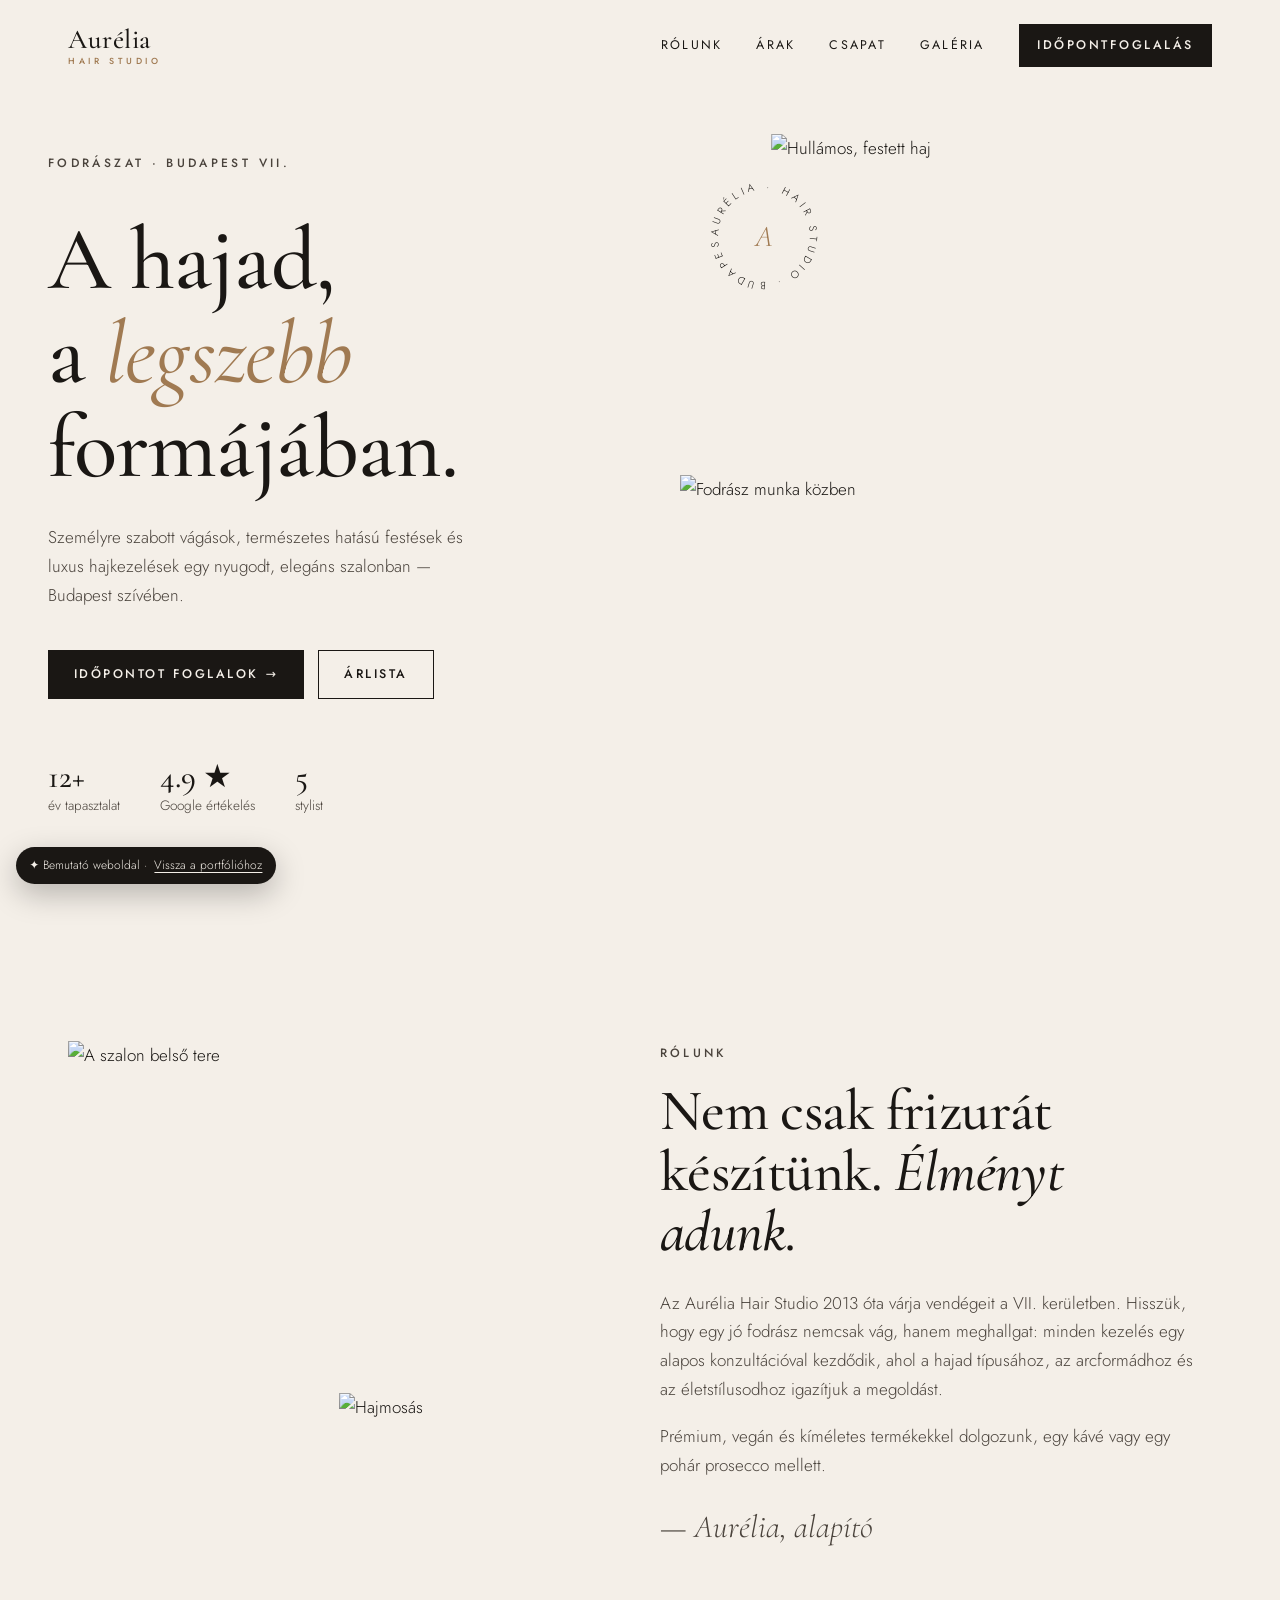
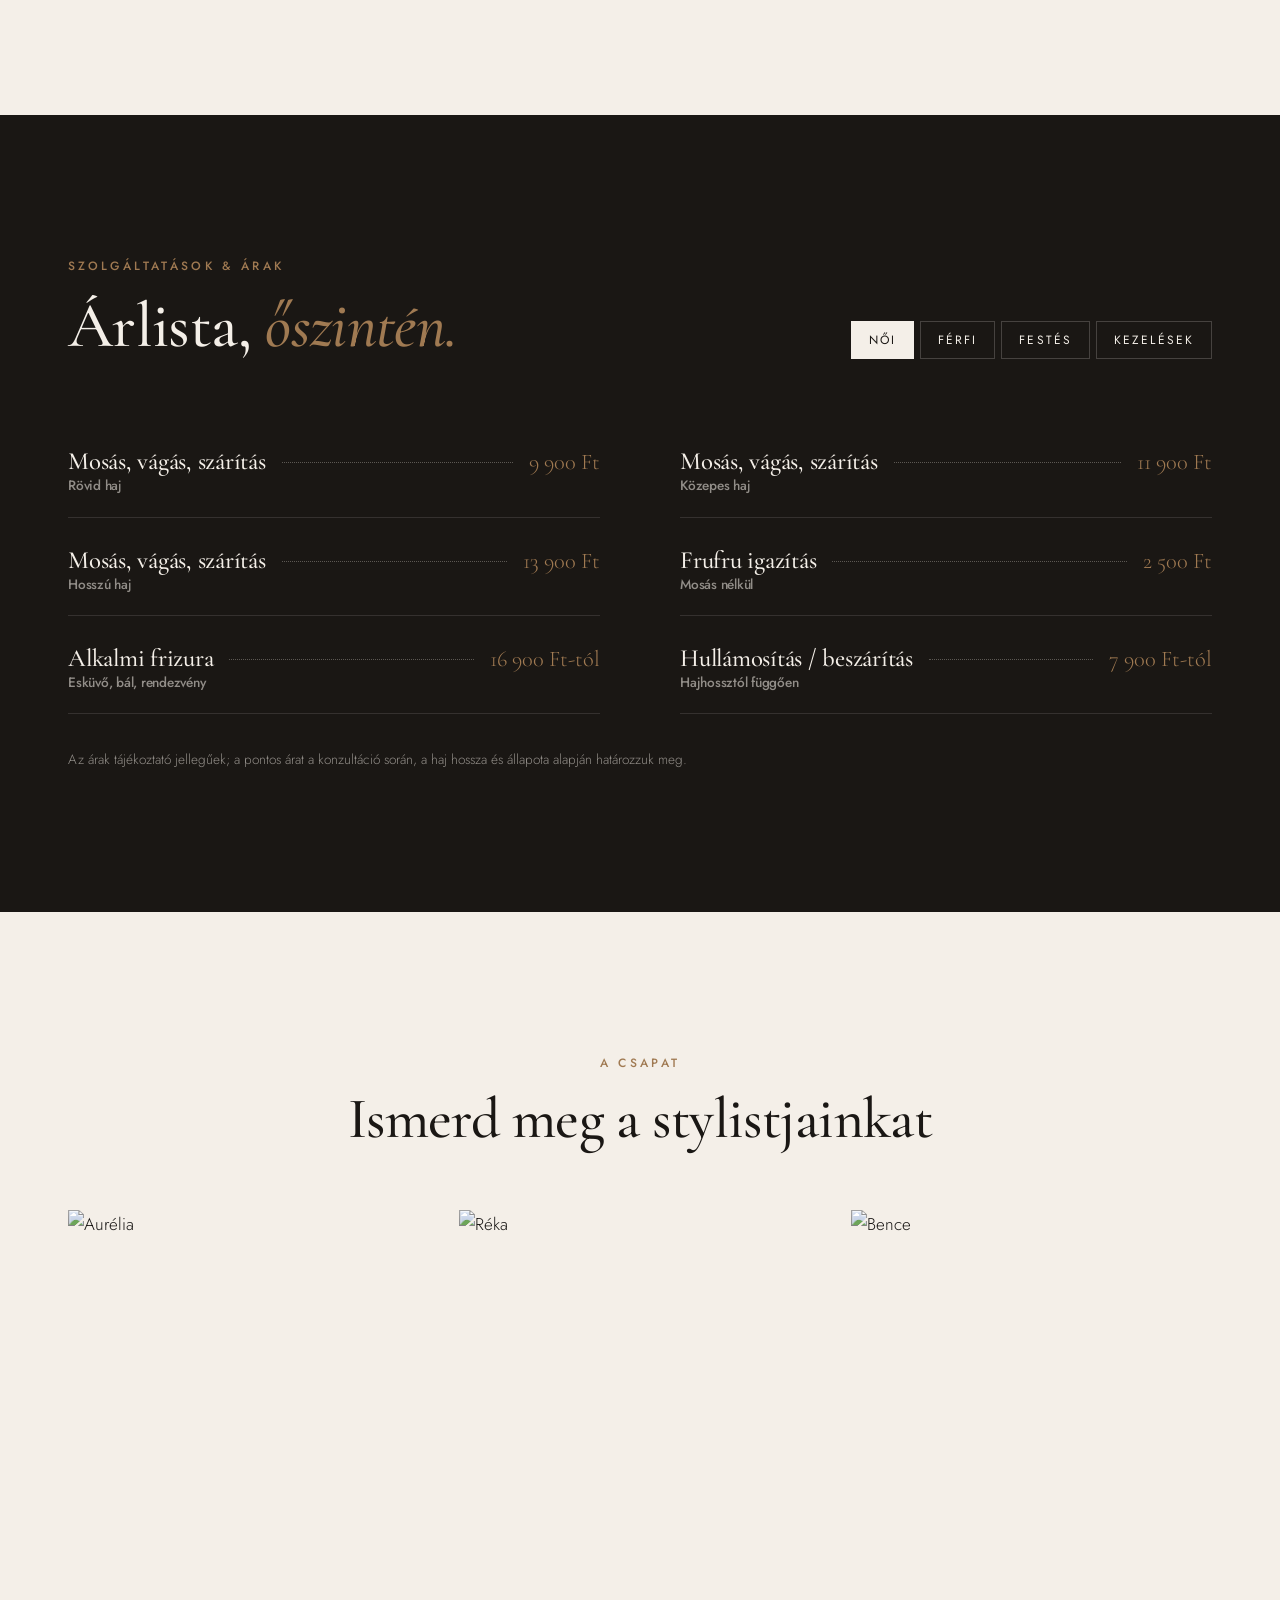
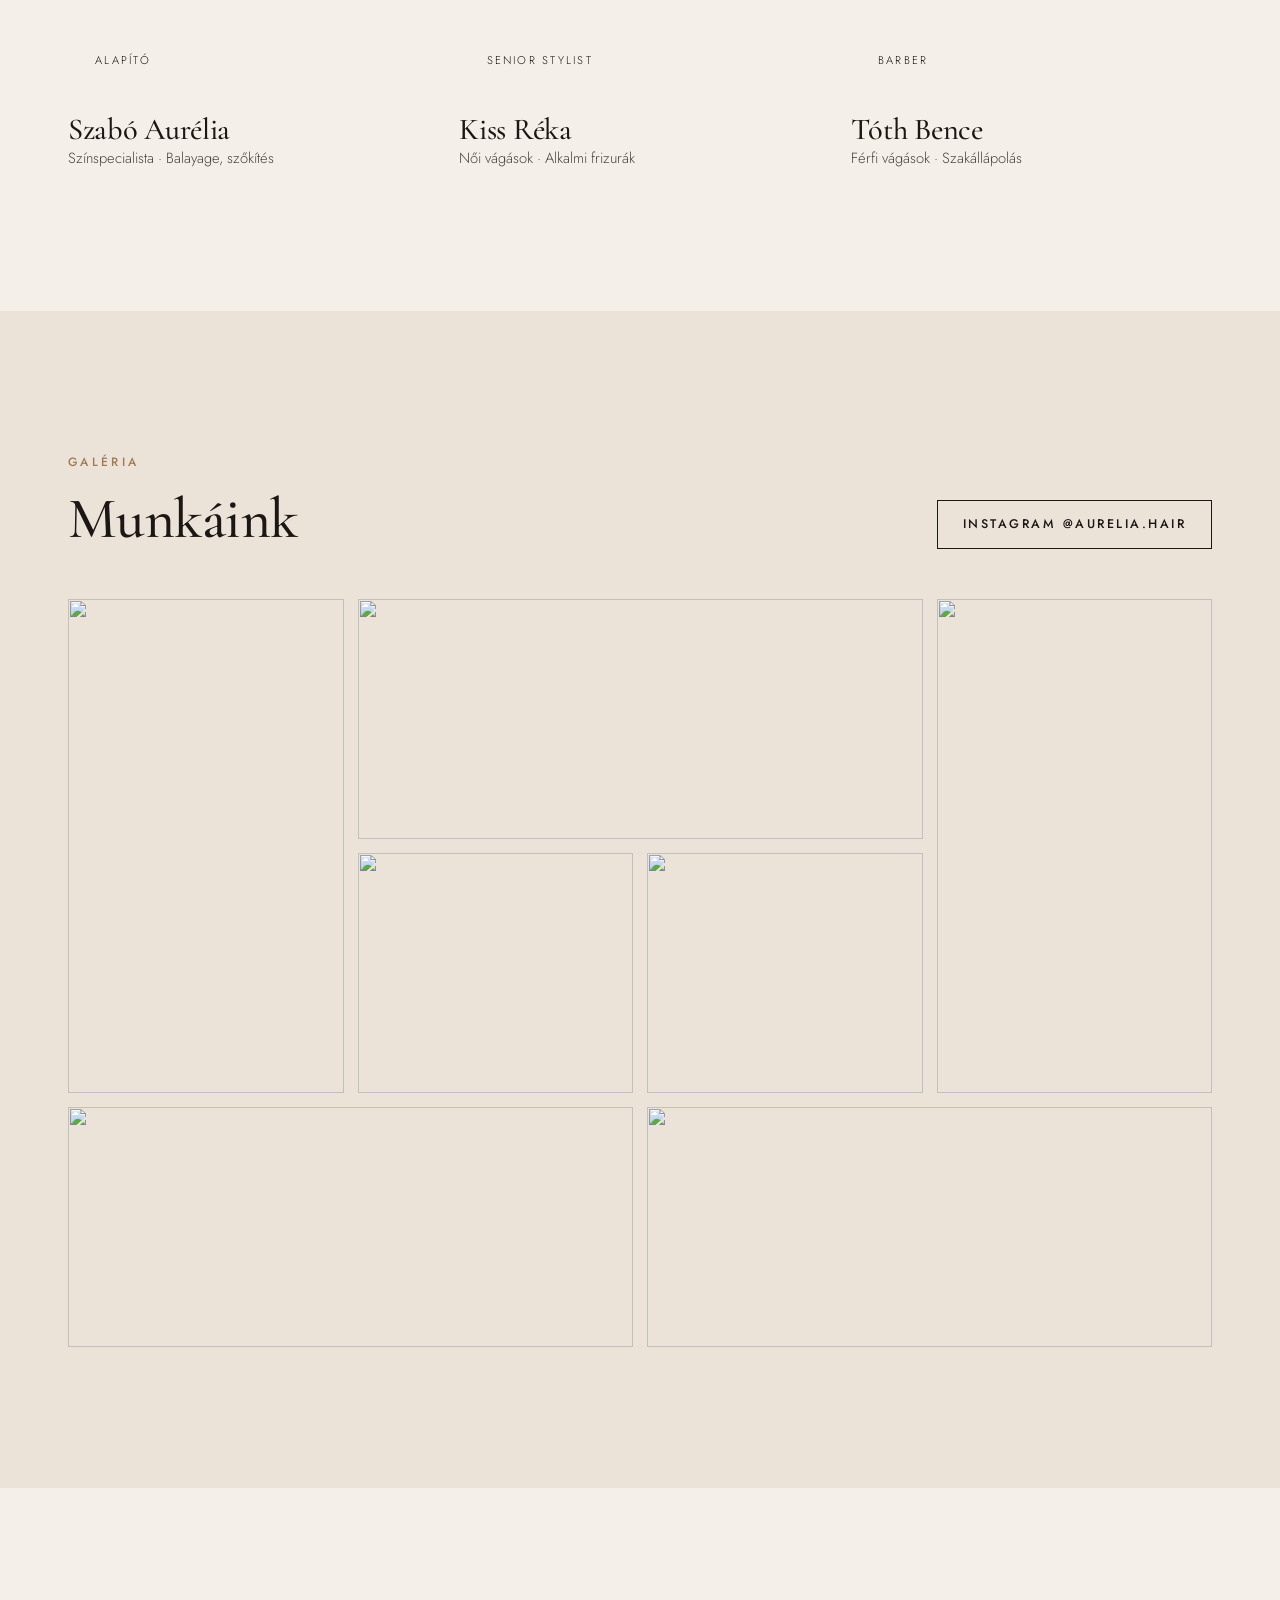
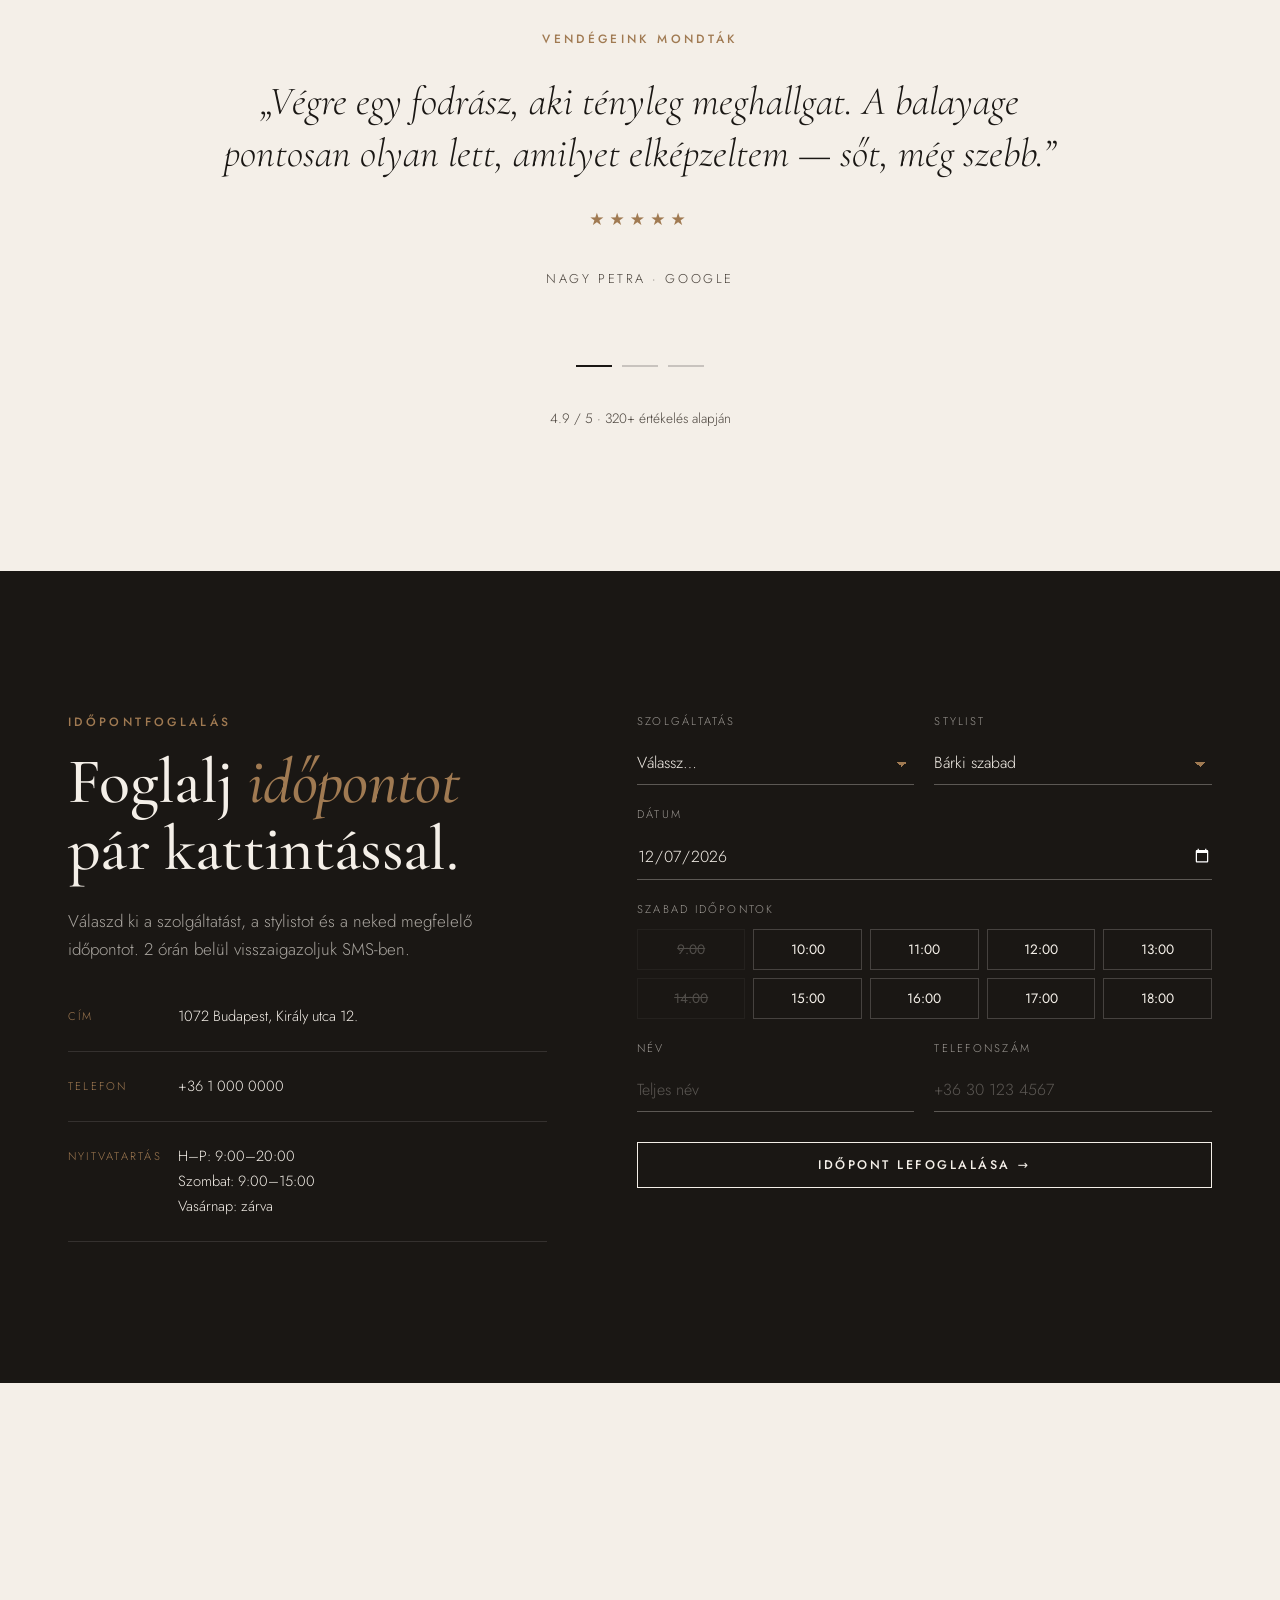
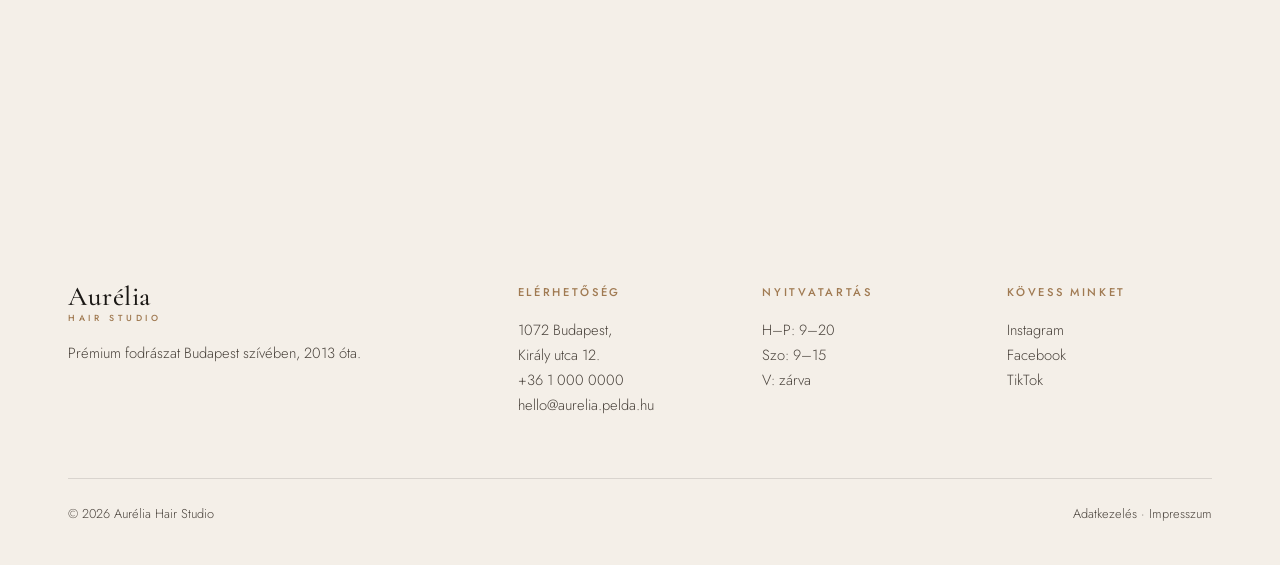
==== demos/hair/index.html @ b3c69574 "Add agency portfolio site with hair, nail and tattoo salon demos Co-Authored-By: Claude Opus 5.5 <no" ====
<!DOCTYPE html>
<html lang="hu">
<head>
<meta charset="UTF-8">
<meta name="viewport" content="width=device-width, initial-scale=1.0">
<title>Aurélia Hair Studio — Fodrászat Budapest</title>
<meta name="description" content="Prémium fodrászat Budapest szívében. Vágás, festés, balayage, hajkezelések. Foglalj időpontot online!">
<link rel="preconnect" href="https://fonts.googleapis.com">
<link rel="preconnect" href="https://fonts.gstatic.com" crossorigin>
<link href="https://fonts.googleapis.com/css2?family=Cormorant+Garamond:ital,wght@0,400;0,500;0,600;1,400;1,500&family=Jost:wght@300;400;500&display=swap&subset=latin-ext" rel="stylesheet">
<link rel="icon" href="data:image/svg+xml,<svg xmlns='http://www.w3.org/2000/svg' viewBox='0 0 32 32'><rect width='32' height='32' fill='%23f4efe8'/><text x='16' y='23' font-family='serif' font-size='20' text-anchor='middle' fill='%231a1714'>A</text></svg>">
<style>
:root{--cream:#f4efe8;--cream-2:#ebe3d8;--ink:#1a1714;--ink-2:#4a433c;--bronze:#a07a52;--serif:"Cormorant Garamond",Georgia,serif;--sans:"Jost",system-ui,sans-serif;--ease:cubic-bezier(.2,.7,.1,1)}
*{box-sizing:border-box;margin:0;padding:0}
html{scroll-behavior:smooth;overflow-x:clip}
body{background:var(--cream);color:var(--ink);font-family:var(--sans);font-weight:300;font-size:17px;line-height:1.7;-webkit-font-smoothing:antialiased;overflow-x:hidden}
img{display:block;max-width:100%}
a{color:inherit;text-decoration:none}
h1,h2,h3{font-family:var(--serif);font-weight:500;line-height:1.05;letter-spacing:-.01em}
.wrap{max-width:1240px;margin:0 auto;padding:0 clamp(16px,4vw,48px)}
.label{font-size:.75rem;letter-spacing:.28em;text-transform:uppercase;color:var(--bronze);font-weight:500}
.btn{display:inline-flex;align-items:center;gap:.8em;padding:1.05em 2em;font-family:var(--sans);font-size:.78rem;letter-spacing:.2em;text-transform:uppercase;font-weight:500;border:1px solid var(--ink);cursor:pointer;transition:all .4s var(--ease);background:transparent;color:var(--ink)}
.btn-dark{background:var(--ink);color:var(--cream)}
.btn-dark:hover{background:var(--bronze);border-color:var(--bronze)}
.btn:not(.btn-dark):hover{background:var(--ink);color:var(--cream)}

/* nav */
nav{position:fixed;top:0;left:0;right:0;z-index:50;transition:background .4s,padding .4s;padding:24px 0}
nav.scrolled{background:rgba(244,239,232,.92);backdrop-filter:blur(12px);padding:14px 0;box-shadow:0 1px 0 rgba(26,23,20,.08)}
nav .wrap{display:flex;align-items:center;justify-content:space-between}
.brand{font-family:var(--serif);font-size:1.7rem;font-weight:500;letter-spacing:.02em;line-height:1}
.brand small{display:block;font-family:var(--sans);font-size:.55rem;letter-spacing:.42em;text-transform:uppercase;color:var(--bronze);margin-top:4px}
.menu{display:flex;gap:34px;align-items:center;font-size:.78rem;letter-spacing:.18em;text-transform:uppercase;font-weight:400}
.menu a:not(.btn){position:relative}
.menu a:not(.btn)::after{content:"";position:absolute;left:0;bottom:-3px;width:100%;height:1px;background:var(--bronze);transform:scaleX(0);transition:transform .4s var(--ease);transform-origin:right}
.menu a:not(.btn):hover::after{transform:scaleX(1);transform-origin:left}
.menu .btn{padding:.8em 1.4em}
.toggle{display:none;background:none;border:0;font-family:var(--sans);font-size:.75rem;letter-spacing:.2em;text-transform:uppercase;cursor:pointer;color:var(--ink)}

/* hero */
.hero{min-height:100vh;display:grid;grid-template-columns:1fr 1fr;align-items:center;gap:60px;padding:130px clamp(16px,4vw,48px) 60px;max-width:1340px;margin:0 auto}
.hero h1{font-size:clamp(3.2rem,7vw,6.6rem);margin:22px 0 28px}
.hero h1 em{color:var(--bronze);font-weight:400}
.hero p{max-width:440px;color:var(--ink-2);margin-bottom:40px}
.hero-btns{display:flex;gap:14px;flex-wrap:wrap}
.hero-img{position:relative;height:min(78vh,720px)}
.hero-img .main{width:82%;height:100%;object-fit:cover;margin-left:auto;clip-path:inset(0 0 0 100%);animation:wipe 1.6s .2s var(--ease) forwards}
.hero-img .sub{position:absolute;left:0;bottom:8%;width:42%;aspect-ratio:3/4;object-fit:cover;border:10px solid var(--cream);animation:rise 1.4s .9s var(--ease) both}
.hero-img .stamp{position:absolute;top:6%;left:6%;width:120px;height:120px;animation:spin 22s linear infinite}
@keyframes wipe{to{clip-path:inset(0 0 0 0)}}
@keyframes rise{from{opacity:0;transform:translateY(60px)}}
@keyframes spin{to{transform:rotate(360deg)}}
.hero-meta{display:flex;gap:40px;margin-top:60px;font-size:.85rem;color:var(--ink-2)}
.hero-meta strong{display:block;font-family:var(--serif);font-size:2rem;color:var(--ink);font-weight:500;line-height:1.1}

/* about */
section{padding:clamp(80px,11vw,150px) 0}
.about{display:grid;grid-template-columns:1fr 1.1fr;gap:clamp(40px,7vw,110px);align-items:center}
.about-imgs{position:relative}
.about-imgs img:first-child{width:85%;aspect-ratio:4/5;object-fit:cover}
.about-imgs img:last-child{position:absolute;right:0;bottom:-50px;width:48%;aspect-ratio:1;object-fit:cover;border:10px solid var(--cream)}
.about h2{font-size:clamp(2.4rem,4.5vw,3.8rem);margin:18px 0 26px}
.about p{color:var(--ink-2);margin-bottom:18px}
.sign{font-family:var(--serif);font-style:italic;font-size:2rem;color:var(--bronze);margin-top:20px}

/* services */
.services{background:var(--ink);color:var(--cream)}
.services .head{display:flex;justify-content:space-between;align-items:end;flex-wrap:wrap;gap:30px;margin-bottom:60px}
.services h2{font-size:clamp(2.6rem,5vw,4.4rem)}
.services h2 em{color:var(--bronze)}
.tabs{display:flex;gap:6px;flex-wrap:wrap}
.tabs button{background:none;border:1px solid rgba(244,239,232,.2);color:var(--cream);padding:.75em 1.4em;font-family:var(--sans);font-size:.75rem;letter-spacing:.18em;text-transform:uppercase;cursor:pointer;transition:all .3s}
.tabs button.active,.tabs button:hover{background:var(--cream);color:var(--ink)}
.price-list{display:none;grid-template-columns:1fr 1fr;gap:0 80px}
.price-list.active{display:grid;animation:fade .6s var(--ease)}
@keyframes fade{from{opacity:0;transform:translateY(14px)}}
.price{display:flex;align-items:baseline;gap:16px;padding:24px 0;border-bottom:1px solid rgba(244,239,232,.12)}
.price h3{font-size:1.55rem;white-space:nowrap}
.price small{display:block;font-family:var(--sans);font-size:.85rem;color:rgba(244,239,232,.55);margin-top:4px;white-space:normal}
.price .dots{flex:1;border-bottom:1px dotted rgba(244,239,232,.3);transform:translateY(-6px)}
.price .amt{font-family:var(--serif);font-size:1.4rem;color:var(--bronze);white-space:nowrap}
.note{margin-top:34px;font-size:.85rem;color:rgba(244,239,232,.55)}

/* team */
.team-head{text-align:center;margin-bottom:60px}
.team-head h2{font-size:clamp(2.4rem,4.5vw,3.8rem);margin-top:16px}
.team{display:grid;grid-template-columns:repeat(3,1fr);gap:30px}
.member{cursor:default}
.member .ph{overflow:hidden;aspect-ratio:3/4;margin-bottom:22px;position:relative}
.member img{width:100%;height:100%;object-fit:cover;filter:grayscale(.35);transition:transform 1.2s var(--ease),filter .6s}
.member:hover img{transform:scale(1.06);filter:grayscale(0)}
.member .ph span{position:absolute;bottom:16px;left:16px;background:var(--cream);font-size:.7rem;letter-spacing:.2em;text-transform:uppercase;padding:.5em 1em}
.member h3{font-size:1.9rem}
.member p{color:var(--ink-2);font-size:.92rem}

/* gallery */
.gallery-sec{background:var(--cream-2)}
.gallery-head{display:flex;justify-content:space-between;align-items:end;margin-bottom:50px;flex-wrap:wrap;gap:20px}
.gallery-head h2{font-size:clamp(2.4rem,4.5vw,3.8rem);margin-top:16px}
.gallery{display:grid;grid-template-columns:repeat(4,1fr);grid-auto-rows:240px;gap:14px}
.gallery figure{overflow:hidden;cursor:zoom-in}
.gallery img{width:100%;height:100%;object-fit:cover;transition:transform 1.2s var(--ease)}
.gallery figure:hover img{transform:scale(1.07)}
.g-tall{grid-row:span 2}.g-wide{grid-column:span 2}
.lightbox{position:fixed;inset:0;background:rgba(26,23,20,.92);display:grid;place-items:center;z-index:100;opacity:0;pointer-events:none;transition:opacity .4s;padding:20px}
.lightbox.open{opacity:1;pointer-events:auto}
.lightbox img{max-height:86vh;max-width:100%;box-shadow:0 30px 80px rgba(0,0,0,.5)}
.lightbox button{position:absolute;top:20px;right:24px;background:none;border:0;color:var(--cream);font-size:2rem;cursor:pointer}

/* reviews */
.reviews{text-align:center}
.quote{max-width:860px;margin:0 auto;min-height:260px;position:relative}
.q{position:absolute;inset:0;opacity:0;transition:opacity .8s;pointer-events:none}
.q.active{opacity:1;position:relative;pointer-events:auto}
.q p{font-family:var(--serif);font-size:clamp(1.6rem,3.2vw,2.5rem);line-height:1.3;font-style:italic;margin:26px 0}
.stars{color:var(--bronze);letter-spacing:.3em}
.q cite{font-style:normal;font-size:.8rem;letter-spacing:.2em;text-transform:uppercase;color:var(--ink-2)}
.dots-nav{display:flex;gap:10px;justify-content:center;margin-top:30px}
.dots-nav button{width:36px;height:2px;border:0;background:rgba(26,23,20,.2);cursor:pointer;transition:background .3s}
.dots-nav button.active{background:var(--ink)}
.rating-sum{margin-top:40px;font-size:.85rem;color:var(--ink-2)}

/* booking */
.booking{background:var(--ink);color:var(--cream)}
.book-grid{display:grid;grid-template-columns:1fr 1.2fr;gap:clamp(40px,7vw,100px)}
.booking h2{font-size:clamp(2.6rem,5vw,4.2rem);margin:16px 0 24px}
.booking h2 em{color:var(--bronze)}
.booking .intro{color:rgba(244,239,232,.65);margin-bottom:40px}
.info-list{display:grid;gap:22px}
.info-list div{display:grid;grid-template-columns:110px 1fr;font-size:.92rem;padding-bottom:22px;border-bottom:1px solid rgba(244,239,232,.12)}
.info-list span{font-size:.7rem;letter-spacing:.2em;text-transform:uppercase;color:var(--bronze);padding-top:3px}
form{display:grid;gap:20px}
.f-row{display:grid;grid-template-columns:1fr 1fr;gap:20px}
form label>span{display:block;font-size:.7rem;letter-spacing:.2em;text-transform:uppercase;color:rgba(244,239,232,.6);margin-bottom:10px}
form input,form select{width:100%;background:transparent;border:0;border-bottom:1px solid rgba(244,239,232,.3);color:var(--cream);font-family:var(--sans);font-size:1rem;padding:10px 0;font-weight:300;transition:border-color .3s;border-radius:0;-webkit-appearance:none;appearance:none}
form select{background-image:linear-gradient(45deg,transparent 50%,var(--bronze) 50%),linear-gradient(135deg,var(--bronze) 50%,transparent 50%);background-position:calc(100% - 12px) 55%,calc(100% - 7px) 55%;background-size:5px 5px;background-repeat:no-repeat}
form select option{color:var(--ink)}
form input:focus,form select:focus{outline:none;border-color:var(--bronze)}
form input::placeholder{color:rgba(244,239,232,.3)}
input[type=date]{color-scheme:dark}
.slots{display:grid;grid-template-columns:repeat(5,1fr);gap:8px}
.slots button{background:transparent;border:1px solid rgba(244,239,232,.2);color:var(--cream);padding:.7em 0;font-family:var(--sans);font-size:.85rem;cursor:pointer;transition:all .25s}
.slots button:hover{border-color:var(--bronze)}
.slots button.sel{background:var(--bronze);border-color:var(--bronze)}
.slots button:disabled{opacity:.25;cursor:not-allowed;text-decoration:line-through}
.booking .btn{border-color:var(--cream);color:var(--cream);justify-content:center;margin-top:10px}
.booking .btn:hover{background:var(--cream);color:var(--ink)}
.success{display:none;text-align:center;padding:60px 20px;border:1px solid rgba(244,239,232,.2)}
.success h3{font-size:2.4rem;margin-bottom:12px}
.success p{color:rgba(244,239,232,.7)}

/* map + footer */
.map{height:420px;filter:grayscale(1) contrast(1.05) sepia(.15);display:block;width:100%;border:0}
footer{padding:80px 0 40px}
.foot{display:grid;grid-template-columns:2fr 1fr 1fr 1fr;gap:40px}
.foot h4{font-size:.7rem;letter-spacing:.24em;text-transform:uppercase;color:var(--bronze);font-weight:500;margin-bottom:16px}
.foot p,.foot a{font-size:.92rem;color:var(--ink-2);display:block}
.foot a:hover{color:var(--bronze)}
.foot .brand{margin-bottom:18px}
.copy{margin-top:60px;padding-top:24px;border-top:1px solid rgba(26,23,20,.12);font-size:.8rem;color:var(--ink-2);display:flex;justify-content:space-between;flex-wrap:wrap;gap:10px}

/* reveal */
.rv{opacity:0;transform:translateY(40px);transition:opacity 1.1s var(--ease),transform 1.1s var(--ease)}
.rv.in{opacity:1;transform:none}

/* demo badge */
.demo-badge{position:fixed;left:16px;bottom:16px;z-index:90;background:var(--ink);color:var(--cream);font-size:.75rem;padding:.7em 1.1em;border-radius:999px;box-shadow:0 10px 30px rgba(0,0,0,.25);display:flex;gap:.6em;align-items:center}
.demo-badge a{text-decoration:underline;text-underline-offset:3px}
.in-frame .demo-badge{display:none}
.in-frame .rv{opacity:1;transform:none;transition:none}

@media (max-width:960px){
  .hero,.about,.book-grid{grid-template-columns:1fr}
  .hero{padding-top:120px;gap:50px}
  .hero-img{height:70vh}
  .price-list.active{grid-template-columns:1fr}
  .team{grid-template-columns:1fr 1fr}
  .gallery{grid-template-columns:repeat(2,1fr);grid-auto-rows:200px}
  .foot{grid-template-columns:1fr 1fr}
  .about-imgs{margin-bottom:60px}
}
@media (max-width:760px){
  .menu{position:fixed;inset:0;background:var(--cream);flex-direction:column;justify-content:center;font-size:1rem;gap:30px;opacity:0;pointer-events:none;transition:opacity .4s}
  nav.open .menu{opacity:1;pointer-events:auto}
  .toggle{display:block;position:relative;z-index:2}
  .brand{position:relative;z-index:2}
  .team{grid-template-columns:1fr}
  .f-row{grid-template-columns:1fr}
  .slots{grid-template-columns:repeat(4,1fr)}
  .price h3{font-size:1.3rem;white-space:normal}
  .hero-img .stamp{width:90px;height:90px}
  .g-wide{grid-column:span 2}
  .foot{grid-template-columns:1fr}
  .hero-meta{gap:24px}
  .info-list div{grid-template-columns:90px 1fr}
}
</style>
</head>
<body>
<script>if(window.self!==window.top)document.documentElement.classList.add('in-frame')</script>

<nav id="nav">
  <div class="wrap">
    <a href="#" class="brand">Aurélia<small>Hair Studio</small></a>
    <div class="menu" id="menu">
      <a href="#rolunk">Rólunk</a>
      <a href="#szolgaltatasok">Árak</a>
      <a href="#csapat">Csapat</a>
      <a href="#galeria">Galéria</a>
      <a href="#foglalas" class="btn btn-dark">Időpontfoglalás</a>
    </div>
    <button class="toggle" id="toggle">Menü</button>
  </div>
</nav>

<header class="hero">
  <div>
    <p class="label rv">Fodrászat · Budapest VII.</p>
    <h1 class="rv">A hajad,<br>a <em>legszebb</em><br>formájában.</h1>
    <p class="rv">Személyre szabott vágások, természetes hatású festések és luxus hajkezelések egy nyugodt, elegáns szalonban — Budapest szívében.</p>
    <div class="hero-btns rv">
      <a href="#foglalas" class="btn btn-dark">Időpontot foglalok →</a>
      <a href="#szolgaltatasok" class="btn">Árlista</a>
    </div>
    <div class="hero-meta rv">
      <div><strong>12+</strong>év tapasztalat</div>
      <div><strong>4.9 ★</strong>Google értékelés</div>
      <div><strong>5</strong>stylist</div>
    </div>
  </div>
  <div class="hero-img">
    <img class="main" src="https://images.unsplash.com/photo-1492106087820-71f1a00d2b11?w=1200&q=80&auto=format&fit=crop" alt="Hullámos, festett haj">
    <img class="sub" src="https://images.unsplash.com/photo-1562322140-8baeececf3df?w=600&q=80&auto=format&fit=crop" alt="Fodrász munka közben">
    <svg class="stamp" viewBox="0 0 120 120" aria-hidden="true"><defs><path id="c" d="M60,60 m-46,0 a46,46 0 1,1 92,0 a46,46 0 1,1 -92,0"/></defs><circle cx="60" cy="60" r="59" fill="#f4efe8"/><text font-family="Jost" font-size="10.5" letter-spacing="4.2" fill="#1a1714"><textPath href="#c">AURÉLIA · HAIR STUDIO · BUDAPEST ·</textPath></text><text x="60" y="70" text-anchor="middle" font-family="Cormorant Garamond" font-size="30" font-style="italic" fill="#a07a52">A</text></svg>
  </div>
</header>

<section id="rolunk">
  <div class="wrap about">
    <div class="about-imgs rv">
      <img src="https://images.unsplash.com/photo-1560066984-138dadb4c035?w=900&q=80&auto=format&fit=crop" alt="A szalon belső tere">
      <img src="https://images.unsplash.com/photo-1634449571010-02389ed0f9b0?w=600&q=80&auto=format&fit=crop" alt="Hajmosás">
    </div>
    <div class="rv">
      <p class="label">Rólunk</p>
      <h2>Nem csak frizurát készítünk. <em>Élményt adunk.</em></h2>
      <p>Az Aurélia Hair Studio 2013 óta várja vendégeit a VII. kerületben. Hisszük, hogy egy jó fodrász nemcsak vág, hanem meghallgat: minden kezelés egy alapos konzultációval kezdődik, ahol a hajad típusához, az arcformádhoz és az életstílusodhoz igazítjuk a megoldást.</p>
      <p>Prémium, vegán és kíméletes termékekkel dolgozunk, egy kávé vagy egy pohár prosecco mellett.</p>
      <p class="sign">— Aurélia, alapító</p>
    </div>
  </div>
</section>

<section class="services" id="szolgaltatasok">
  <div class="wrap">
    <div class="head rv">
      <div><p class="label">Szolgáltatások &amp; árak</p><h2 style="margin-top:16px">Árlista, <em>őszintén.</em></h2></div>
      <div class="tabs" role="tablist">
        <button class="active" data-tab="noi">Női</button>
        <button data-tab="ferfi">Férfi</button>
        <button data-tab="festes">Festés</button>
        <button data-tab="kezeles">Kezelések</button>
      </div>
    </div>
    <div class="price-list active" id="noi">
      <div class="price"><h3>Mosás, vágás, szárítás<small>Rövid haj</small></h3><span class="dots"></span><span class="amt">9 900 Ft</span></div>
      <div class="price"><h3>Mosás, vágás, szárítás<small>Közepes haj</small></h3><span class="dots"></span><span class="amt">11 900 Ft</span></div>
      <div class="price"><h3>Mosás, vágás, szárítás<small>Hosszú haj</small></h3><span class="dots"></span><span class="amt">13 900 Ft</span></div>
      <div class="price"><h3>Frufru igazítás<small>Mosás nélkül</small></h3><span class="dots"></span><span class="amt">2 500 Ft</span></div>
      <div class="price"><h3>Alkalmi frizura<small>Esküvő, bál, rendezvény</small></h3><span class="dots"></span><span class="amt">16 900 Ft-tól</span></div>
      <div class="price"><h3>Hullámosítás / beszárítás<small>Hajhossztól függően</small></h3><span class="dots"></span><span class="amt">7 900 Ft-tól</span></div>
    </div>
    <div class="price-list" id="ferfi">
      <div class="price"><h3>Férfi hajvágás<small>Mosással, styling-gal</small></h3><span class="dots"></span><span class="amt">6 900 Ft</span></div>
      <div class="price"><h3>Gépi vágás<small>Egy hossz</small></h3><span class="dots"></span><span class="amt">4 500 Ft</span></div>
      <div class="price"><h3>Szakáll igazítás<small>Forró törölközővel</small></h3><span class="dots"></span><span class="amt">4 900 Ft</span></div>
      <div class="price"><h3>Hajvágás + szakáll<small>Teljes csomag</small></h3><span class="dots"></span><span class="amt">10 500 Ft</span></div>
      <div class="price"><h3>Gyermek hajvágás<small>12 éves korig</small></h3><span class="dots"></span><span class="amt">4 900 Ft</span></div>
    </div>
    <div class="price-list" id="festes">
      <div class="price"><h3>Tőfestés<small>Vágással, szárítással</small></h3><span class="dots"></span><span class="amt">19 900 Ft-tól</span></div>
      <div class="price"><h3>Teljes festés<small>Hajhossztól függően</small></h3><span class="dots"></span><span class="amt">24 900 Ft-tól</span></div>
      <div class="price"><h3>Balayage<small>Kézi festés, természetes átmenet</small></h3><span class="dots"></span><span class="amt">39 900 Ft-tól</span></div>
      <div class="price"><h3>Melír<small>Fóliás technika</small></h3><span class="dots"></span><span class="amt">29 900 Ft-tól</span></div>
      <div class="price"><h3>Színtonizálás<small>Fényfestés, glossing</small></h3><span class="dots"></span><span class="amt">12 900 Ft</span></div>
      <div class="price"><h3>Szőkítés + Olaplex<small>Hajszerkezet-védelemmel</small></h3><span class="dots"></span><span class="amt">44 900 Ft-tól</span></div>
    </div>
    <div class="price-list" id="kezeles">
      <div class="price"><h3>Keratinos hajegyenesítés<small>3–5 hónapig tartó hatás</small></h3><span class="dots"></span><span class="amt">34 900 Ft-tól</span></div>
      <div class="price"><h3>Olaplex kezelés<small>Önálló kezelésként</small></h3><span class="dots"></span><span class="amt">9 900 Ft</span></div>
      <div class="price"><h3>Mélyhidratáló pakolás<small>Fejmasszázzsal</small></h3><span class="dots"></span><span class="amt">6 900 Ft</span></div>
      <div class="price"><h3>Fejbőr-kezelés<small>Korpásodás, zsírosodás ellen</small></h3><span class="dots"></span><span class="amt">8 900 Ft</span></div>
    </div>
    <p class="note rv">Az árak tájékoztató jellegűek; a pontos árat a konzultáció során, a haj hossza és állapota alapján határozzuk meg.</p>
  </div>
</section>

<section id="csapat">
  <div class="wrap">
    <div class="team-head rv"><p class="label">A csapat</p><h2>Ismerd meg a stylistjainkat</h2></div>
    <div class="team">
      <div class="member rv"><div class="ph"><img src="https://images.unsplash.com/photo-1595476108010-b4d1f102b1b1?w=700&q=80&auto=format&fit=crop" alt="Aurélia"><span>Alapító</span></div><h3>Szabó Aurélia</h3><p>Színspecialista · Balayage, szőkítés</p></div>
      <div class="member rv"><div class="ph"><img src="https://images.unsplash.com/photo-1580618672591-eb180b1a973f?w=700&q=80&auto=format&fit=crop" alt="Réka"><span>Senior stylist</span></div><h3>Kiss Réka</h3><p>Női vágások · Alkalmi frizurák</p></div>
      <div class="member rv"><div class="ph"><img src="https://images.unsplash.com/photo-1605497788044-5a32c7078486?w=700&q=80&auto=format&fit=crop" alt="Bence"><span>Barber</span></div><h3>Tóth Bence</h3><p>Férfi vágások · Szakállápolás</p></div>
    </div>
  </div>
</section>

<section class="gallery-sec" id="galeria">
  <div class="wrap">
    <div class="gallery-head rv">
      <div><p class="label">Galéria</p><h2>Munkáink</h2></div>
      <a href="#" class="btn">Instagram @aurelia.hair</a>
    </div>
    <div class="gallery rv">
      <figure class="g-tall"><img src="https://images.unsplash.com/photo-1522337360788-8b13dee7a37e?w=700&q=75&auto=format&fit=crop" alt=""></figure>
      <figure class="g-wide"><img src="https://images.unsplash.com/photo-1633681926022-84c23e8cb2d6?w=1000&q=75&auto=format&fit=crop" alt=""></figure>
      <figure class="g-tall"><img src="https://images.unsplash.com/photo-1519699047748-de8e457a634e?w=700&q=75&auto=format&fit=crop" alt=""></figure>
      <figure><img src="https://images.unsplash.com/photo-1527799820374-dcf8d9d4a388?w=600&q=75&auto=format&fit=crop" alt=""></figure>
      <figure><img src="https://images.unsplash.com/photo-1522338140262-f46f5913618a?w=600&q=75&auto=format&fit=crop" alt=""></figure>
      <figure class="g-wide"><img src="https://images.unsplash.com/photo-1521590832167-7bcbfaa6381f?w=1000&q=75&auto=format&fit=crop" alt=""></figure>
      <figure class="g-wide"><img src="https://images.unsplash.com/photo-1562322140-8baeececf3df?w=1000&q=75&auto=format&fit=crop" alt=""></figure>
    </div>
  </div>
</section>
<div class="lightbox" id="lightbox"><button aria-label="Bezárás">×</button><img alt=""></div>

<section class="reviews">
  <div class="wrap rv">
    <p class="label">Vendégeink mondták</p>
    <div class="quote">
      <div class="q active"><p>„Végre egy fodrász, aki tényleg meghallgat. A balayage pontosan olyan lett, amilyet elképzeltem — sőt, még szebb.”</p><div class="stars">★★★★★</div><br><cite>Nagy Petra · Google</cite></div>
      <div class="q"><p>„Gyönyörű szalon, kedves csapat, és a legjobb fejmasszázs a városban. Minden alkalommal úgy jövök ki, mint egy új ember.”</p><div class="stars">★★★★★</div><br><cite>Varga Eszter · Google</cite></div>
      <div class="q"><p>„Bence a legjobb barber, akinél valaha voltam. Precíz, gyors, és mindig tökéletes a szakállam.”</p><div class="stars">★★★★★</div><br><cite>Horváth Dániel · Google</cite></div>
    </div>
    <div class="dots-nav"><button class="active" aria-label="1"></button><button aria-label="2"></button><button aria-label="3"></button></div>
    <p class="rating-sum">4.9 / 5 · 320+ értékelés alapján</p>
  </div>
</section>

<section class="booking" id="foglalas">
  <div class="wrap book-grid">
    <div class="rv">
      <p class="label">Időpontfoglalás</p>
      <h2>Foglalj <em>időpontot</em> pár kattintással.</h2>
      <p class="intro">Válaszd ki a szolgáltatást, a stylistot és a neked megfelelő időpontot. 2 órán belül visszaigazoljuk SMS-ben.</p>
      <div class="info-list">
        <div><span>Cím</span><p>1072 Budapest, Király utca 12.</p></div>
        <div><span>Telefon</span><p>+36 1 000 0000</p></div>
        <div><span>Nyitvatartás</span><p>H–P: 9:00–20:00<br>Szombat: 9:00–15:00<br>Vasárnap: zárva</p></div>
      </div>
    </div>
    <div class="rv">
      <form id="bookForm">
        <div class="f-row">
          <label><span>Szolgáltatás</span>
            <select required><option value="">Válassz…</option><option>Női vágás</option><option>Férfi vágás</option><option>Festés</option><option>Balayage</option><option>Keratinos kezelés</option><option>Alkalmi frizura</option></select>
          </label>
          <label><span>Stylist</span>
            <select><option>Bárki szabad</option><option>Szabó Aurélia</option><option>Kiss Réka</option><option>Tóth Bence</option></select>
          </label>
        </div>
        <label><span>Dátum</span><input type="date" id="date" required></label>
        <div><span style="display:block;font-size:.7rem;letter-spacing:.2em;text-transform:uppercase;color:rgba(244,239,232,.6);margin-bottom:10px">Szabad időpontok</span>
          <div class="slots" id="slots"></div>
        </div>
        <div class="f-row">
          <label><span>Név</span><input type="text" required placeholder="Teljes név"></label>
          <label><span>Telefonszám</span><input type="tel" required placeholder="+36 30 123 4567"></label>
        </div>
        <button class="btn" type="submit">Időpont lefoglalása →</button>
      </form>
      <div class="success" id="success"><h3>Köszönjük!</h3><p>Megkaptuk a foglalásodat. Hamarosan SMS-ben visszaigazoljuk.</p></div>
    </div>
  </div>
</section>

<iframe class="map" loading="lazy" title="Térkép" src="https://maps.google.com/maps?q=Budapest%20Kir%C3%A1ly%20utca%2012&z=15&output=embed"></iframe>

<footer>
  <div class="wrap">
    <div class="foot">
      <div><div class="brand">Aurélia<small>Hair Studio</small></div><p>Prémium fodrászat Budapest szívében, 2013 óta.</p></div>
      <div><h4>Elérhetőség</h4><p>1072 Budapest,<br>Király utca 12.</p><a href="tel:+3610000000">+36 1 000 0000</a><a href="mailto:hello@aurelia.pelda.hu">hello@aurelia.pelda.hu</a></div>
      <div><h4>Nyitvatartás</h4><p>H–P: 9–20<br>Szo: 9–15<br>V: zárva</p></div>
      <div><h4>Kövess minket</h4><a href="#">Instagram</a><a href="#">Facebook</a><a href="#">TikTok</a></div>
    </div>
    <div class="copy"><span>© 2026 Aurélia Hair Studio</span><span>Adatkezelés · Impresszum</span></div>
  </div>
</footer>

<div class="demo-badge">✦ Bemutató weboldal · <a href="../../index.html">Vissza a portfólióhoz</a></div>

<script>
(()=>{
  const nav=document.getElementById('nav');
  const s=()=>nav.classList.toggle('scrolled',scrollY>40);s();addEventListener('scroll',s,{passive:true});
  document.getElementById('toggle').onclick=()=>nav.classList.toggle('open');
  document.querySelectorAll('#menu a').forEach(a=>a.onclick=()=>nav.classList.remove('open'));

  const io=new IntersectionObserver(es=>es.forEach(e=>{if(e.isIntersecting){e.target.classList.add('in');io.unobserve(e.target)}}),{threshold:.12});
  document.querySelectorAll('.rv').forEach((el,i)=>io.observe(el));

  // tabs
  document.querySelectorAll('.tabs button').forEach(b=>b.onclick=()=>{
    document.querySelectorAll('.tabs button').forEach(x=>x.classList.remove('active'));
    document.querySelectorAll('.price-list').forEach(x=>x.classList.remove('active'));
    b.classList.add('active');document.getElementById(b.dataset.tab).classList.add('active');
  });

  // lightbox
  const lb=document.getElementById('lightbox');
  document.querySelectorAll('.gallery img').forEach(img=>img.onclick=()=>{lb.querySelector('img').src=img.src.replace(/w=\d+/,'w=1600');lb.classList.add('open')});
  lb.onclick=()=>lb.classList.remove('open');

  // reviews
  const qs=[...document.querySelectorAll('.q')],ds=[...document.querySelectorAll('.dots-nav button')];let qi=0;
  const show=i=>{qi=i;qs.forEach((q,j)=>q.classList.toggle('active',j===i));ds.forEach((d,j)=>d.classList.toggle('active',j===i))};
  ds.forEach((d,i)=>d.onclick=()=>show(i));
  setInterval(()=>show((qi+1)%qs.length),6000);

  // booking
  const date=document.getElementById('date'),slots=document.getElementById('slots');
  const t=new Date();t.setDate(t.getDate()+1);date.min=new Date().toISOString().slice(0,10);date.value=t.toISOString().slice(0,10);
  const times=['9:00','10:00','11:00','12:00','13:00','14:00','15:00','16:00','17:00','18:00'];
  const render=()=>{
    const seed=date.value.split('-').reduce((a,b)=>a+ +b,0);
    slots.innerHTML=times.map((x,i)=>`<button type="button" ${((seed*7+i*3)%5===0)?'disabled':''}>${x}</button>`).join('');
    slots.querySelectorAll('button').forEach(b=>b.onclick=()=>{slots.querySelectorAll('button').forEach(x=>x.classList.remove('sel'));b.classList.add('sel')});
  };
  date.onchange=render;render();
  document.getElementById('bookForm').onsubmit=e=>{e.preventDefault();e.target.style.display='none';document.getElementById('success').style.display='block'};
})();
</script>
</body>
</html>
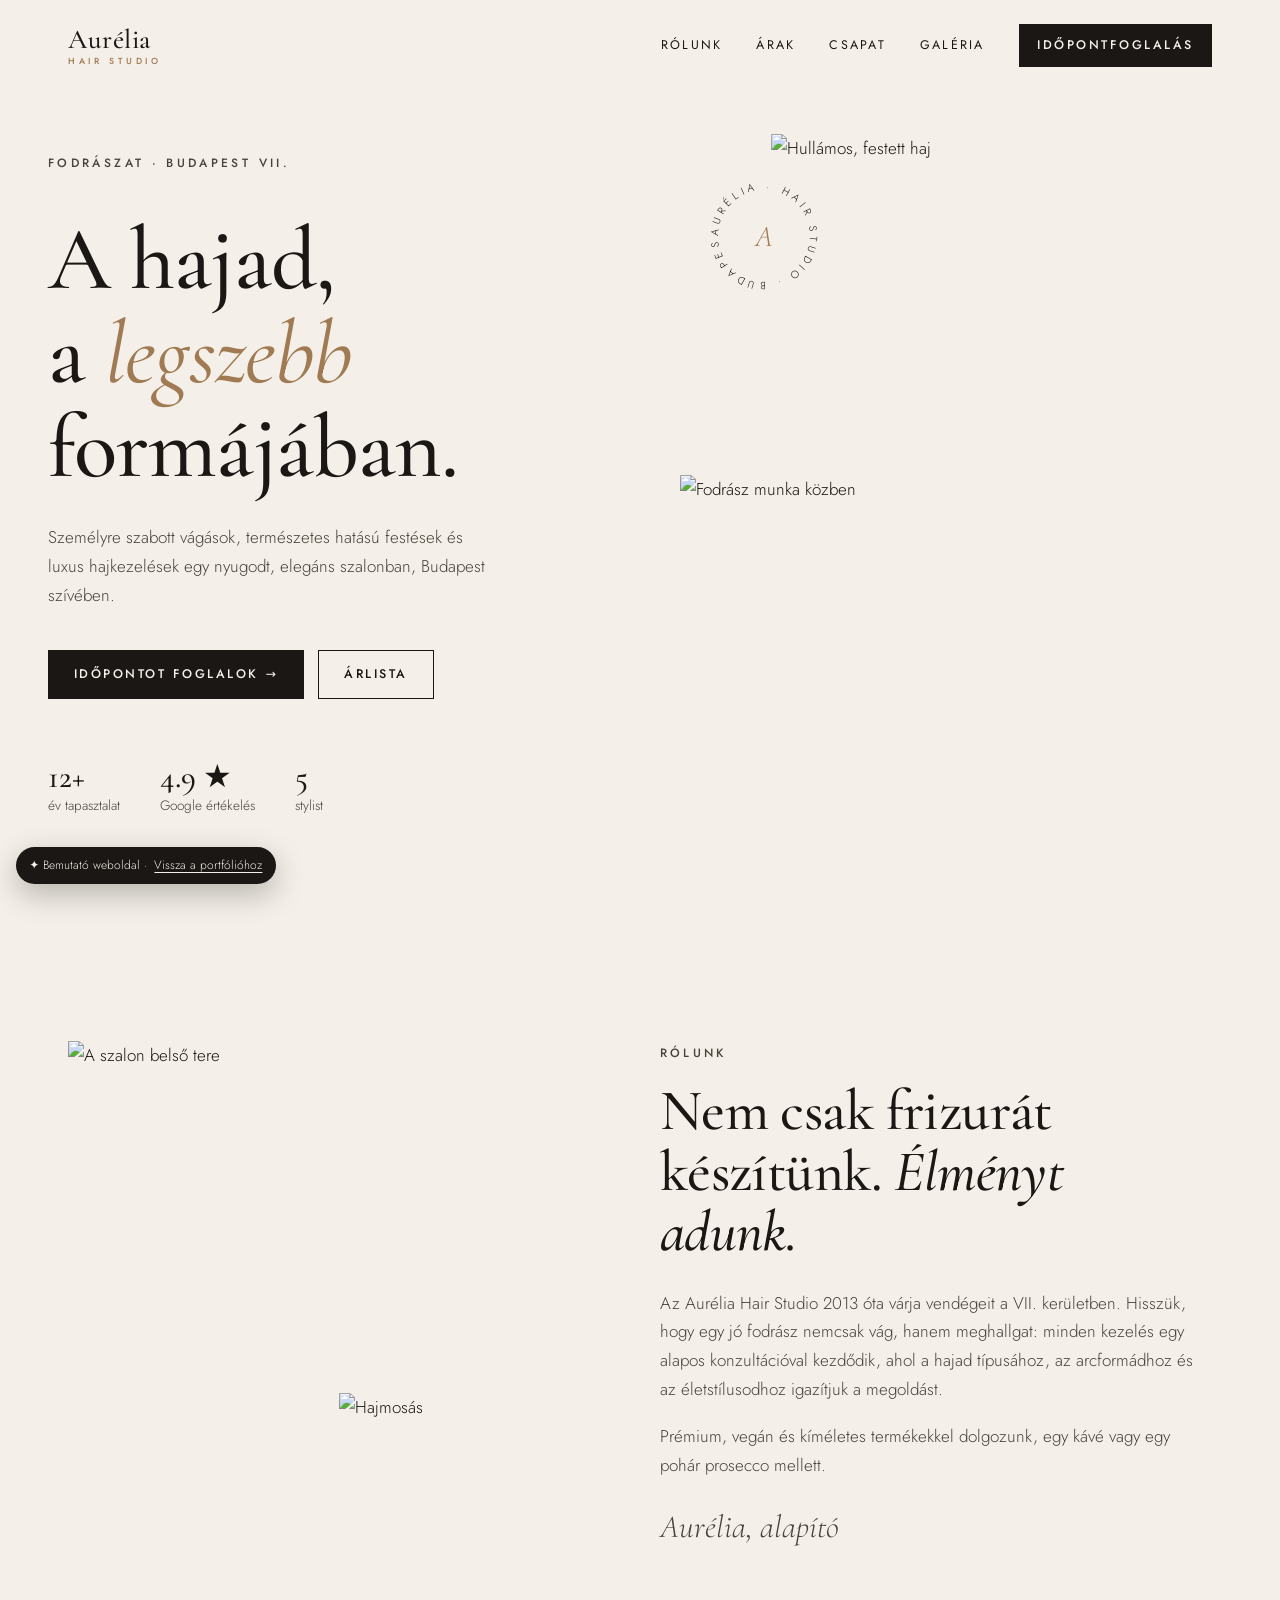
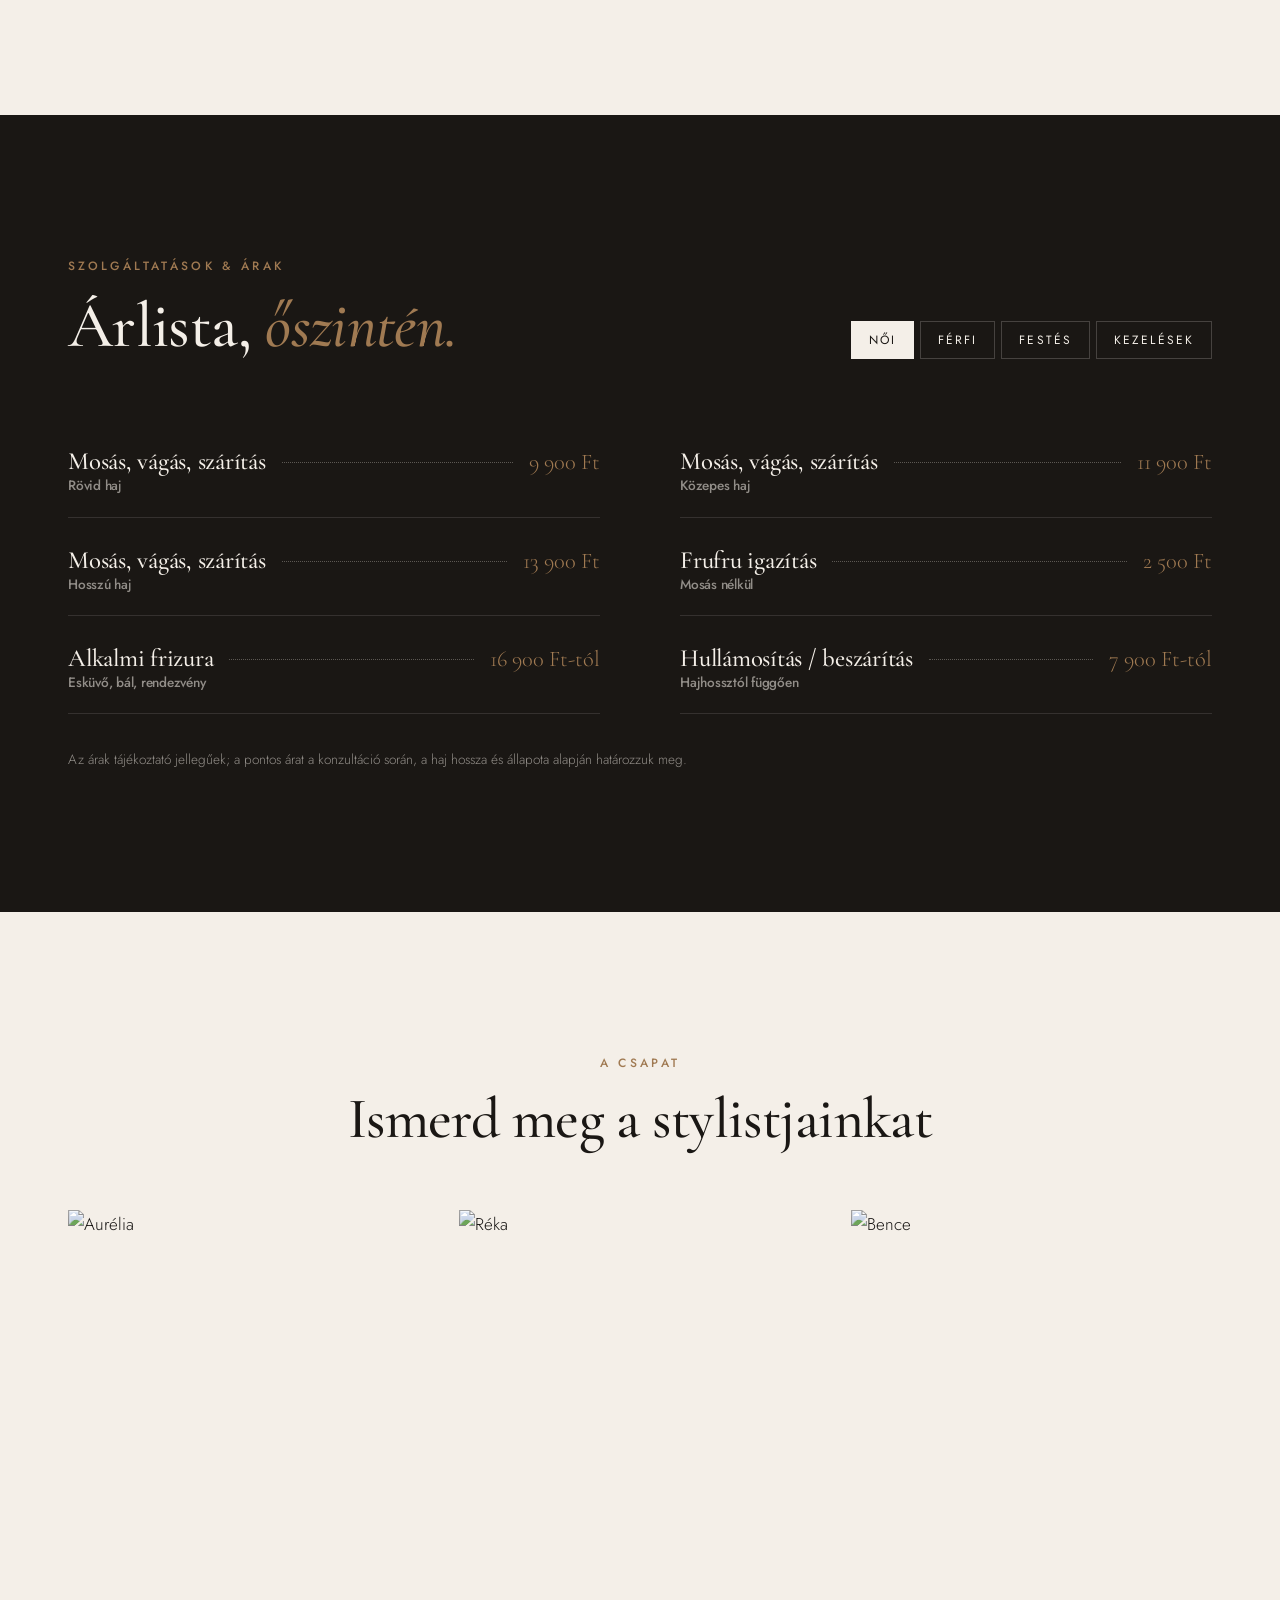
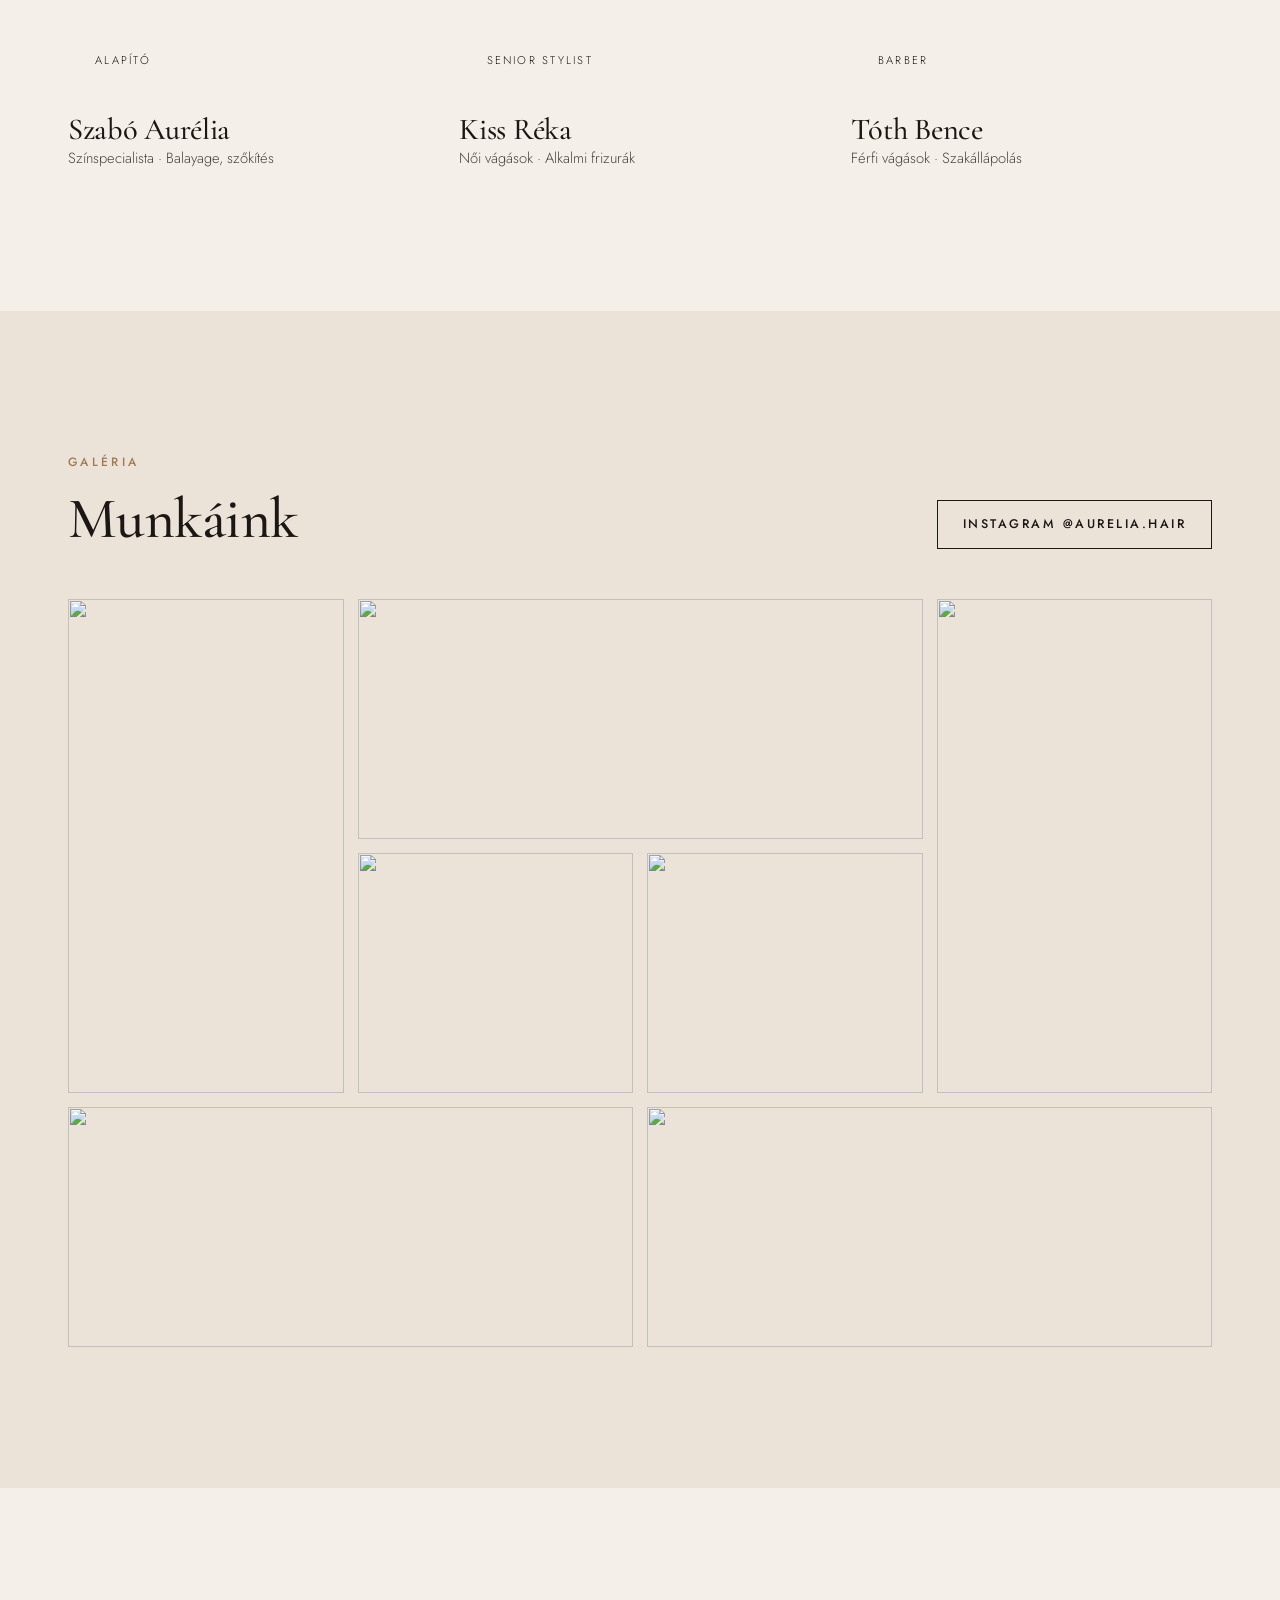
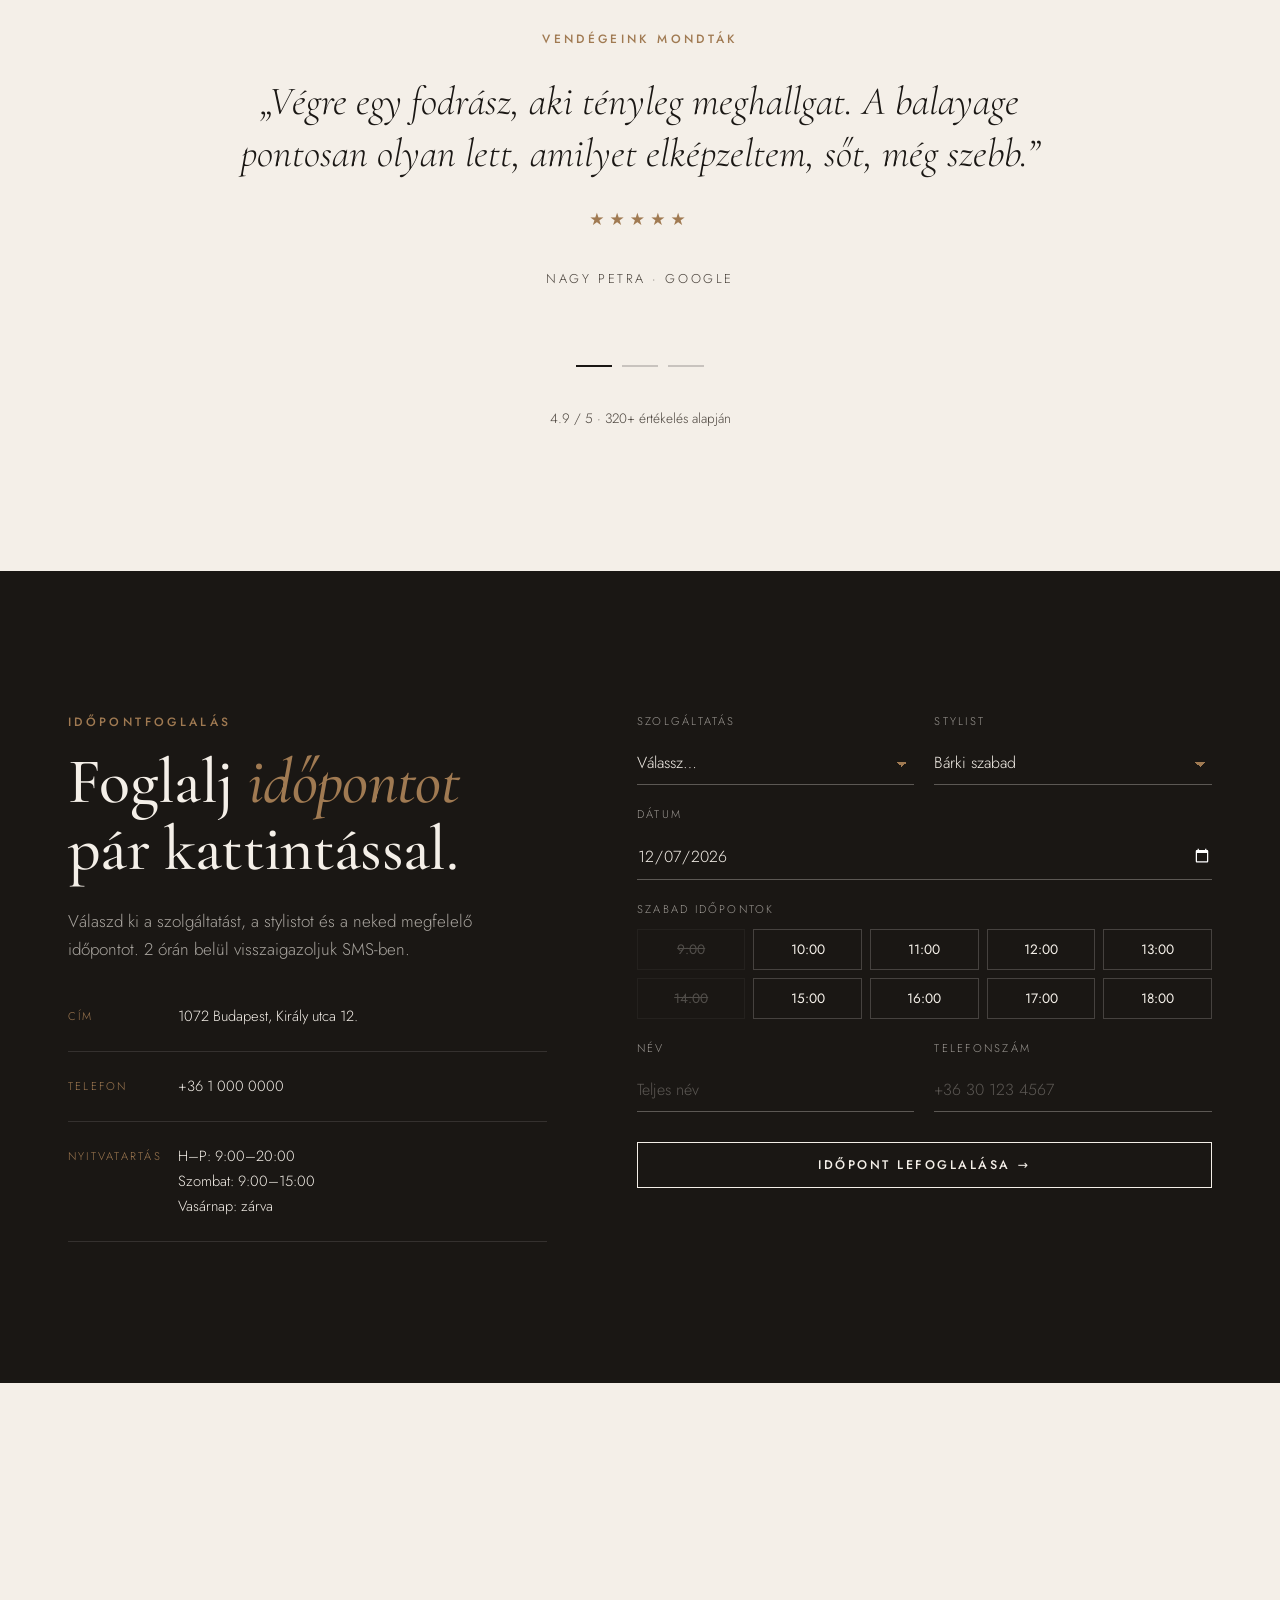
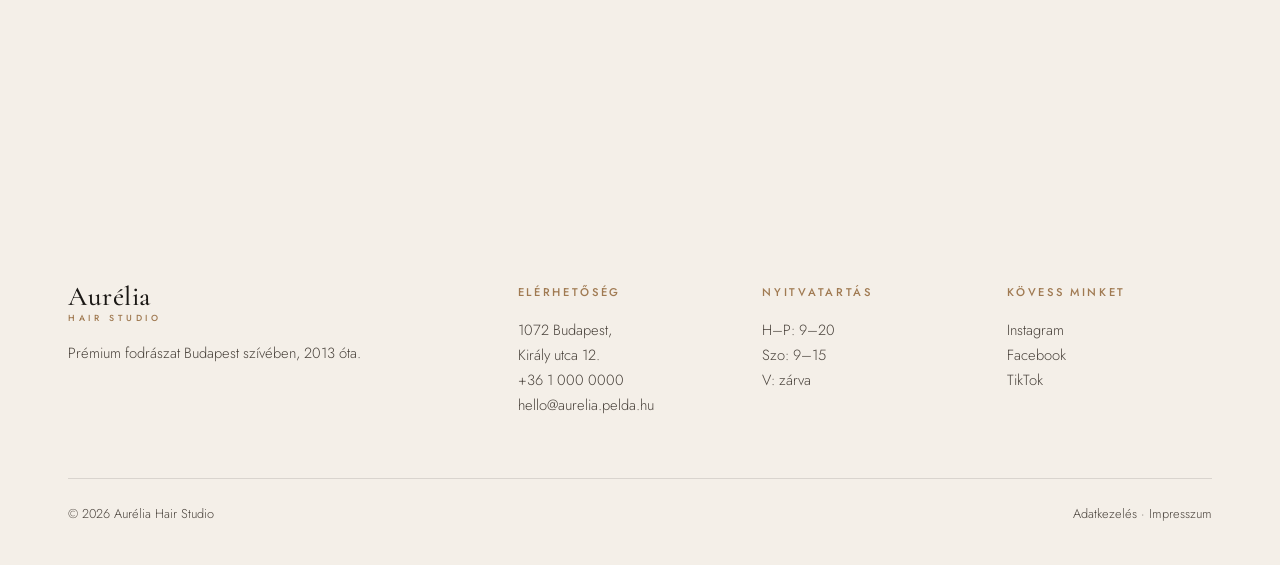
==== commit 8e3e08f6: "Remove em-dashes from site copy, titles and docs Replace them with commas, reworded phrases or a mid" ====
--- a/demos/hair/index.html
+++ b/demos/hair/index.html
@@ -3,7 +3,7 @@
 <head>
 <meta charset="UTF-8">
 <meta name="viewport" content="width=device-width, initial-scale=1.0">
-<title>Aurélia Hair Studio — Fodrászat Budapest</title>
+<title>Aurélia Hair Studio · Fodrászat Budapest</title>
 <meta name="description" content="Prémium fodrászat Budapest szívében. Vágás, festés, balayage, hajkezelések. Foglalj időpontot online!">
 <link rel="preconnect" href="https://fonts.googleapis.com">
 <link rel="preconnect" href="https://fonts.gstatic.com" crossorigin>
@@ -217,7 +217,7 @@
   <div>
     <p class="label rv">Fodrászat · Budapest VII.</p>
     <h1 class="rv">A hajad,<br>a <em>legszebb</em><br>formájában.</h1>
-    <p class="rv">Személyre szabott vágások, természetes hatású festések és luxus hajkezelések egy nyugodt, elegáns szalonban — Budapest szívében.</p>
+    <p class="rv">Személyre szabott vágások, természetes hatású festések és luxus hajkezelések egy nyugodt, elegáns szalonban, Budapest szívében.</p>
     <div class="hero-btns rv">
       <a href="#foglalas" class="btn btn-dark">Időpontot foglalok →</a>
       <a href="#szolgaltatasok" class="btn">Árlista</a>
@@ -246,7 +246,7 @@
       <h2>Nem csak frizurát készítünk. <em>Élményt adunk.</em></h2>
       <p>Az Aurélia Hair Studio 2013 óta várja vendégeit a VII. kerületben. Hisszük, hogy egy jó fodrász nemcsak vág, hanem meghallgat: minden kezelés egy alapos konzultációval kezdődik, ahol a hajad típusához, az arcformádhoz és az életstílusodhoz igazítjuk a megoldást.</p>
       <p>Prémium, vegán és kíméletes termékekkel dolgozunk, egy kávé vagy egy pohár prosecco mellett.</p>
-      <p class="sign">— Aurélia, alapító</p>
+      <p class="sign">Aurélia, alapító</p>
     </div>
   </div>
 </section>
@@ -329,7 +329,7 @@
   <div class="wrap rv">
     <p class="label">Vendégeink mondták</p>
     <div class="quote">
-      <div class="q active"><p>„Végre egy fodrász, aki tényleg meghallgat. A balayage pontosan olyan lett, amilyet elképzeltem — sőt, még szebb.”</p><div class="stars">★★★★★</div><br><cite>Nagy Petra · Google</cite></div>
+      <div class="q active"><p>„Végre egy fodrász, aki tényleg meghallgat. A balayage pontosan olyan lett, amilyet elképzeltem, sőt, még szebb.”</p><div class="stars">★★★★★</div><br><cite>Nagy Petra · Google</cite></div>
       <div class="q"><p>„Gyönyörű szalon, kedves csapat, és a legjobb fejmasszázs a városban. Minden alkalommal úgy jövök ki, mint egy új ember.”</p><div class="stars">★★★★★</div><br><cite>Varga Eszter · Google</cite></div>
       <div class="q"><p>„Bence a legjobb barber, akinél valaha voltam. Precíz, gyors, és mindig tökéletes a szakállam.”</p><div class="stars">★★★★★</div><br><cite>Horváth Dániel · Google</cite></div>
     </div>
